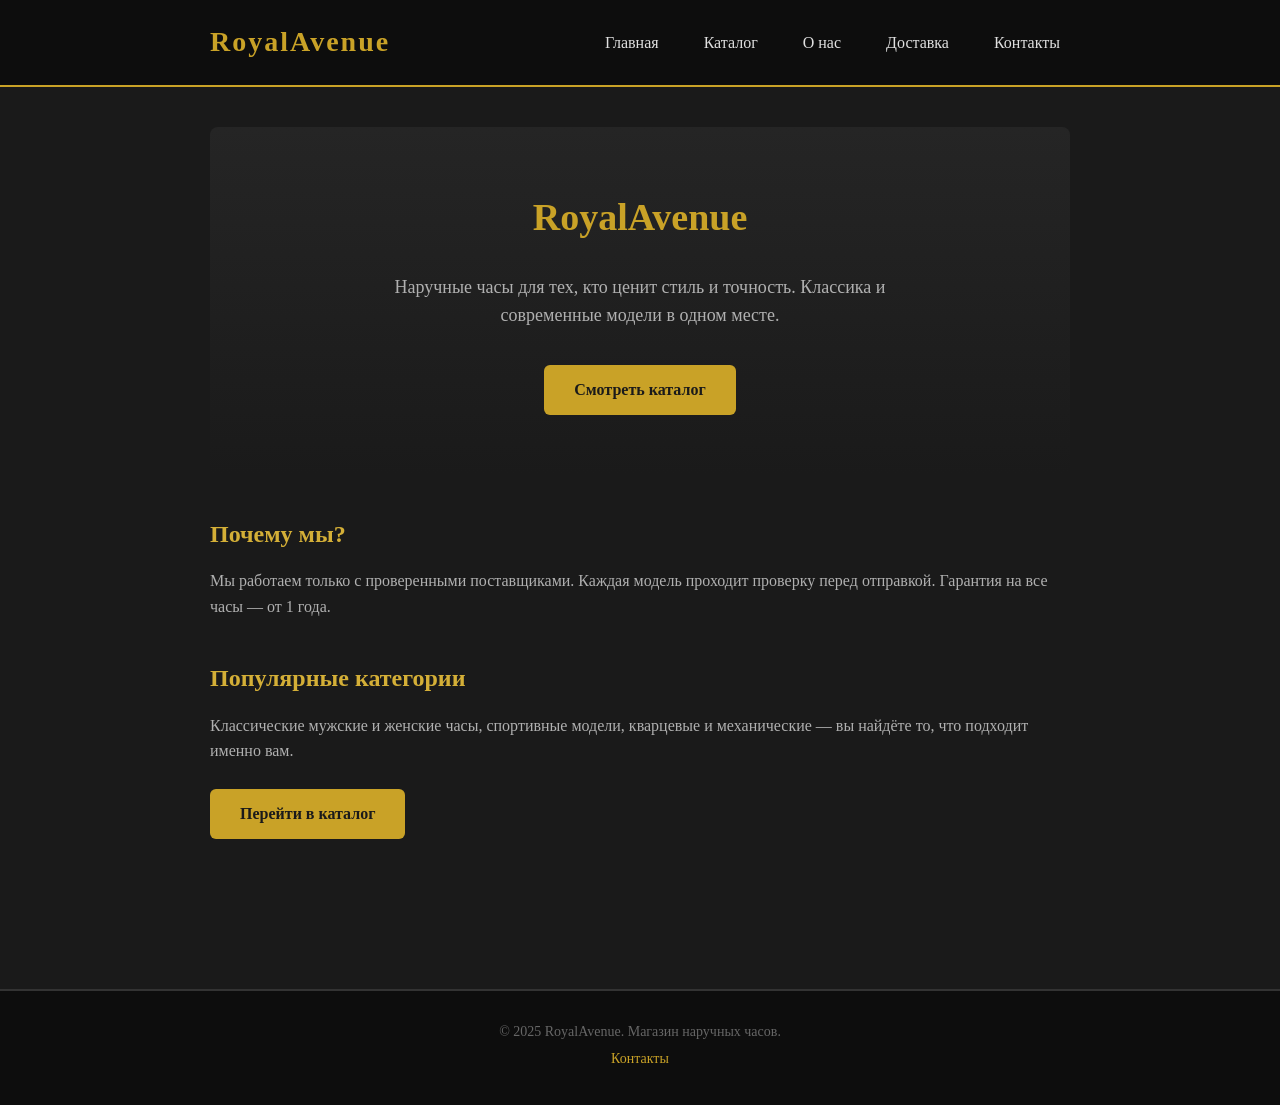
==== index.html @ 111ece4e "first commit" ====
<!DOCTYPE html>
<html lang="ru">
<head>
  <meta charset="UTF-8">
  <meta name="viewport" content="width=device-width, initial-scale=1.0">
  <title>RoyalAvenue — Магазин наручных часов</title>
  <link rel="stylesheet" href="styles.css">
</head>
<body>
  <header>
    <div class="container">
      <a href="index.html" class="logo">RoyalAvenue</a>
      <nav>
        <ul>
          <li><a href="index.html">Главная</a></li>
          <li><a href="catalog.html">Каталог</a></li>
          <li><a href="about.html">О нас</a></li>
          <li><a href="delivery.html">Доставка</a></li>
          <li><a href="contacts.html">Контакты</a></li>
        </ul>
      </nav>
    </div>
  </header>

  <main>
    <div class="container">
      <section class="hero fade-on-load">
        <h1>RoyalAvenue</h1>
        <p>Наручные часы для тех, кто ценит стиль и точность. Классика и современные модели в одном месте.</p>
        <a href="catalog.html" class="btn">Смотреть каталог</a>
      </section>

      <section class="section fade-in">
        <h2>Почему мы?</h2>
        <p>Мы работаем только с проверенными поставщиками. Каждая модель проходит проверку перед отправкой. Гарантия на все часы — от 1 года.</p>
      </section>

      <section class="section fade-in">
        <h2>Популярные категории</h2>
        <p>Классические мужские и женские часы, спортивные модели, кварцевые и механические — вы найдёте то, что подходит именно вам.</p>
        <a href="catalog.html" class="btn">Перейти в каталог</a>
      </section>
    </div>
  </main>

  <footer>
    <div class="container">
      <p>© 2025 RoyalAvenue. Магазин наручных часов.</p>
      <p><a href="contacts.html">Контакты</a></p>
    </div>
  </footer>

  <script src="script.js"></script>
</body>
</html>
---- styles.css ----
/* RoyalAvenue - тёмная тема, простые стили */

* {
  margin: 0;
  padding: 0;
  box-sizing: border-box;
}

body {
  font-family: Georgia, "Times New Roman", serif;
  background-color: #1a1a1a;
  color: #e0e0e0;
  line-height: 1.6;
  min-height: 100vh;
}

/* Шапка сайта */
header {
  background-color: #0d0d0d;
  padding: 20px 0;
  border-bottom: 2px solid #c9a227;
  position: sticky;
  top: 0;
  z-index: 100;
}

header .container {
  max-width: 900px;
  margin: 0 auto;
  padding: 0 20px;
  display: flex;
  justify-content: space-between;
  align-items: center;
  flex-wrap: wrap;
}

.logo {
  font-size: 28px;
  font-weight: bold;
  color: #c9a227;
  text-decoration: none;
  letter-spacing: 2px;
}

nav ul {
  list-style: none;
  display: flex;
  gap: 25px;
  flex-wrap: wrap;
}

nav a {
  color: #e0e0e0;
  text-decoration: none;
  font-size: 16px;
  padding: 5px 10px;
  border-radius: 4px;
  transition: background-color 0.3s, color 0.3s;
}

nav a:hover {
  background-color: #c9a227;
  color: #1a1a1a;
}

/* Основной контент */
.container {
  max-width: 900px;
  margin: 0 auto;
  padding: 0 20px;
}

main {
  padding: 40px 0 60px;
  min-height: 60vh;
}

h1 {
  font-size: 32px;
  margin-bottom: 25px;
  color: #c9a227;
  border-bottom: 1px solid #333;
  padding-bottom: 10px;
}

h2 {
  font-size: 24px;
  margin: 25px 0 15px;
  color: #d4af37;
}

p {
  margin-bottom: 15px;
  color: #b0b0b0;
}

/* Главная - баннер */
.hero {
  text-align: center;
  padding: 60px 20px;
  background: linear-gradient(180deg, #252525 0%, #1a1a1a 100%);
  border-radius: 8px;
  margin-bottom: 40px;
}

.hero h1 {
  border: none;
  font-size: 38px;
  margin-bottom: 15px;
}

.hero p {
  font-size: 18px;
  max-width: 500px;
  margin: 0 auto 25px;
}

.btn {
  display: inline-block;
  background-color: #c9a227;
  color: #1a1a1a;
  padding: 12px 30px;
  text-decoration: none;
  border-radius: 6px;
  font-weight: bold;
  margin-top: 10px;
  transition: background-color 0.3s, transform 0.3s;
}

.btn:hover {
  background-color: #d4af37;
  transform: scale(1.05);
}

/* Каталог - карточки товаров */
.watch-grid {
  display: grid;
  grid-template-columns: repeat(auto-fill, minmax(220px, 1fr));
  gap: 25px;
  margin-top: 30px;
}

.watch-card {
  background-color: #252525;
  border-radius: 8px;
  padding: 20px;
  text-align: center;
  border: 1px solid #333;
  transition: transform 0.3s, box-shadow 0.3s;
}

.watch-card:hover {
  transform: translateY(-5px);
  box-shadow: 0 8px 25px rgba(201, 162, 39, 0.2);
}

.watch-card .watch-img {
  width: 100%;
  height: 160px;
  background-color: #333;
  border-radius: 6px;
  margin-bottom: 15px;
  display: flex;
  align-items: center;
  justify-content: center;
  font-size: 48px;
  color: #555;
}

.watch-card h3 {
  color: #e0e0e0;
  font-size: 18px;
  margin-bottom: 8px;
}

.watch-card .price {
  color: #c9a227;
  font-size: 20px;
  font-weight: bold;
}

/* Секции на страницах */
.section {
  margin-bottom: 40px;
}

/* Контакты - список */
.contact-list {
  list-style: none;
  margin-top: 20px;
}

.contact-list li {
  padding: 12px 0;
  border-bottom: 1px solid #333;
  color: #b0b0b0;
}

.contact-list li strong {
  color: #c9a227;
  display: inline-block;
  width: 140px;
}

/* Подвал */
footer {
  background-color: #0d0d0d;
  padding: 30px 0;
  margin-top: 50px;
  border-top: 2px solid #333;
  text-align: center;
}

footer p {
  margin-bottom: 5px;
  color: #666;
  font-size: 14px;
}

footer a {
  color: #c9a227;
  text-decoration: none;
}

/* Утилита для анимации появления при скролле */
.fade-in {
  opacity: 0;
  transform: translateY(20px);
  transition: opacity 0.5s ease, transform 0.5s ease;
}

.fade-in.visible {
  opacity: 1;
  transform: translateY(0);
}

/* Плавное появление при загрузке */
.fade-on-load {
  animation: fadeIn 0.8s ease-out forwards;
}

@keyframes fadeIn {
  from {
    opacity: 0;
    transform: translateY(15px);
  }
  to {
    opacity: 1;
    transform: translateY(0);
  }
}

/* Небольшая задержка для последовательного появления */
.delay-1 { animation-delay: 0.1s; }
.delay-2 { animation-delay: 0.2s; }
.delay-3 { animation-delay: 0.3s; }
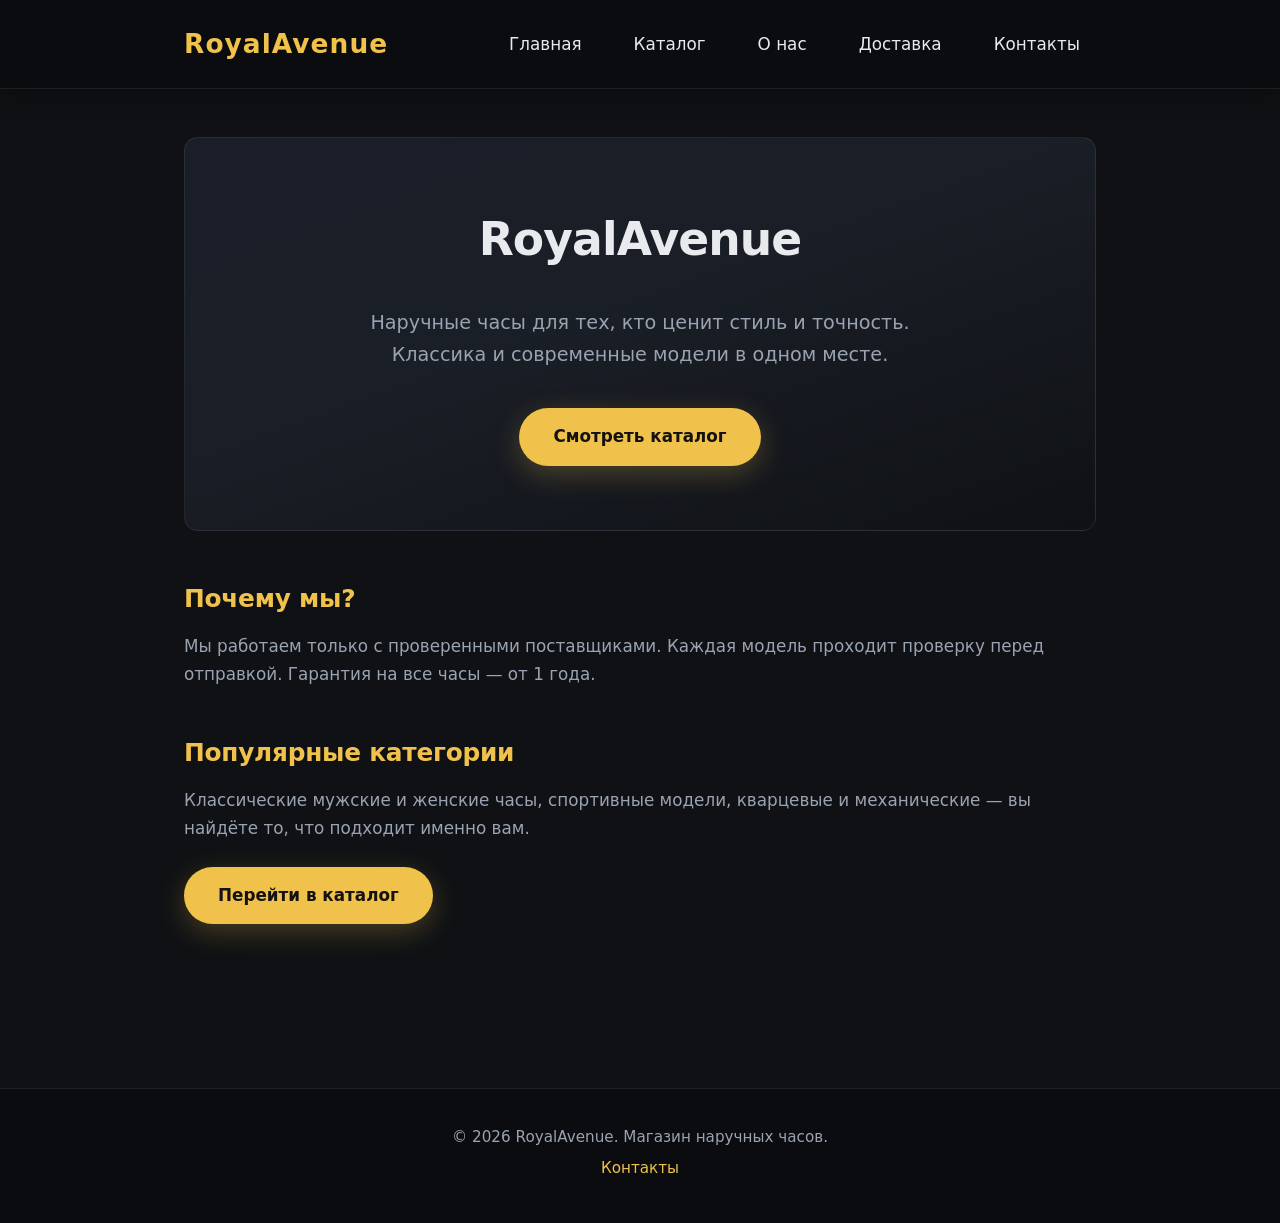
==== commit ae2d0637: "add new files" ====
--- a/index.html
+++ b/index.html
@@ -45,7 +45,7 @@
 
   <footer>
     <div class="container">
-      <p>© 2025 RoyalAvenue. Магазин наручных часов.</p>
+      <p>© 2026 RoyalAvenue. Магазин наручных часов.</p>
       <p><a href="contacts.html">Контакты</a></p>
     </div>
   </footer>
--- a/styles.css
+++ b/styles.css
@@ -1,4 +1,15 @@
-/* RoyalAvenue - тёмная тема, простые стили */
+/* RoyalAvenue — тёмная тема, простые переменные (удобно менять цвета) */
+:root {
+  --bg: #0f1114;
+  --bg-card: #1a1e26;
+  --bg-header: #0a0c0f;
+  --text: #e8eaed;
+  --text-muted: #9aa3b2;
+  --accent: #f0c14b;
+  --accent-soft: rgba(240, 193, 75, 0.15);
+  --border: rgba(255, 255, 255, 0.08);
+  --radius: 14px;
+}
 
 * {
   margin: 0;
@@ -7,226 +18,245 @@
 }
 
 body {
-  font-family: Georgia, "Times New Roman", serif;
-  background-color: #1a1a1a;
-  color: #e0e0e0;
-  line-height: 1.6;
+  font-family: system-ui, -apple-system, "Segoe UI", Roboto, sans-serif;
+  font-size: 18px;
+  line-height: 1.65;
+  background-color: var(--bg);
+  color: var(--text);
   min-height: 100vh;
 }
 
-/* Шапка сайта */
+/* Шапка */
 header {
-  background-color: #0d0d0d;
-  padding: 20px 0;
-  border-bottom: 2px solid #c9a227;
+  background-color: var(--bg-header);
+  padding: 22px 0;
+  border-bottom: 1px solid var(--border);
   position: sticky;
   top: 0;
   z-index: 100;
+  box-shadow: 0 4px 24px rgba(0, 0, 0, 0.35);
 }
 
 header .container {
-  max-width: 900px;
+  max-width: 960px;
   margin: 0 auto;
-  padding: 0 20px;
+  padding: 0 24px;
   display: flex;
   justify-content: space-between;
   align-items: center;
   flex-wrap: wrap;
+  gap: 16px;
 }
 
 .logo {
-  font-size: 28px;
-  font-weight: bold;
-  color: #c9a227;
-  text-decoration: none;
-  letter-spacing: 2px;
+  font-size: 1.65rem;
+  font-weight: 700;
+  color: var(--accent);
+  text-decoration: none;
+  letter-spacing: 0.04em;
 }
 
 nav ul {
   list-style: none;
   display: flex;
-  gap: 25px;
+  gap: 8px 20px;
   flex-wrap: wrap;
 }
 
 nav a {
-  color: #e0e0e0;
-  text-decoration: none;
-  font-size: 16px;
-  padding: 5px 10px;
-  border-radius: 4px;
-  transition: background-color 0.3s, color 0.3s;
+  color: var(--text);
+  text-decoration: none;
+  font-size: 1.05rem;
+  padding: 10px 16px;
+  border-radius: 999px;
+  transition: background-color 0.25s, color 0.25s;
 }
 
 nav a:hover {
-  background-color: #c9a227;
-  color: #1a1a1a;
-}
-
-/* Основной контент */
+  background-color: var(--accent-soft);
+  color: var(--accent);
+}
+
+/* Контент */
 .container {
-  max-width: 900px;
+  max-width: 960px;
   margin: 0 auto;
-  padding: 0 20px;
+  padding: 0 24px;
 }
 
 main {
-  padding: 40px 0 60px;
+  padding: 48px 0 72px;
   min-height: 60vh;
 }
 
 h1 {
-  font-size: 32px;
-  margin-bottom: 25px;
-  color: #c9a227;
-  border-bottom: 1px solid #333;
-  padding-bottom: 10px;
+  font-size: 2.25rem;
+  font-weight: 700;
+  margin-bottom: 1.25rem;
+  color: var(--text);
+  letter-spacing: -0.02em;
+  border-bottom: 1px solid var(--border);
+  padding-bottom: 14px;
 }
 
 h2 {
-  font-size: 24px;
-  margin: 25px 0 15px;
-  color: #d4af37;
+  font-size: 1.55rem;
+  font-weight: 600;
+  margin: 2rem 0 0.85rem;
+  color: var(--accent);
+  letter-spacing: -0.01em;
 }
 
 p {
-  margin-bottom: 15px;
-  color: #b0b0b0;
-}
-
-/* Главная - баннер */
+  margin-bottom: 1rem;
+  color: var(--text-muted);
+  font-size: 1.05rem;
+}
+
+/* Главная — баннер */
 .hero {
   text-align: center;
-  padding: 60px 20px;
-  background: linear-gradient(180deg, #252525 0%, #1a1a1a 100%);
-  border-radius: 8px;
-  margin-bottom: 40px;
+  padding: 4rem 1.75rem;
+  background: linear-gradient(160deg, #1a1e28 0%, var(--bg-card) 45%, var(--bg) 100%);
+  border-radius: var(--radius);
+  margin-bottom: 3rem;
+  border: 1px solid var(--border);
 }
 
 .hero h1 {
   border: none;
-  font-size: 38px;
-  margin-bottom: 15px;
+  font-size: clamp(2.25rem, 5vw, 2.85rem);
+  margin-bottom: 1rem;
+  color: var(--text);
 }
 
 .hero p {
-  font-size: 18px;
-  max-width: 500px;
-  margin: 0 auto 25px;
+  font-size: 1.2rem;
+  max-width: 34rem;
+  margin: 0 auto 1.75rem;
+  line-height: 1.7;
 }
 
 .btn {
   display: inline-block;
-  background-color: #c9a227;
-  color: #1a1a1a;
-  padding: 12px 30px;
-  text-decoration: none;
-  border-radius: 6px;
-  font-weight: bold;
-  margin-top: 10px;
-  transition: background-color 0.3s, transform 0.3s;
+  background-color: var(--accent);
+  color: #141210;
+  padding: 15px 34px;
+  text-decoration: none;
+  border-radius: 999px;
+  font-weight: 700;
+  font-size: 1.05rem;
+  margin-top: 8px;
+  transition: background-color 0.25s, transform 0.25s, box-shadow 0.25s;
+  box-shadow: 0 8px 28px rgba(240, 193, 75, 0.25);
 }
 
 .btn:hover {
-  background-color: #d4af37;
-  transform: scale(1.05);
-}
-
-/* Каталог - карточки товаров */
+  background-color: #ffd060;
+  transform: scale(1.04);
+  box-shadow: 0 12px 36px rgba(240, 193, 75, 0.35);
+}
+
+/* Каталог */
 .watch-grid {
   display: grid;
-  grid-template-columns: repeat(auto-fill, minmax(220px, 1fr));
-  gap: 25px;
-  margin-top: 30px;
+  grid-template-columns: repeat(auto-fill, minmax(240px, 1fr));
+  gap: 1.5rem;
+  margin-top: 2rem;
 }
 
 .watch-card {
-  background-color: #252525;
-  border-radius: 8px;
-  padding: 20px;
+  background-color: var(--bg-card);
+  border-radius: var(--radius);
+  padding: 1.5rem;
   text-align: center;
-  border: 1px solid #333;
-  transition: transform 0.3s, box-shadow 0.3s;
+  border: 1px solid var(--border);
+  transition: transform 0.3s, box-shadow 0.3s, border-color 0.3s;
 }
 
 .watch-card:hover {
-  transform: translateY(-5px);
-  box-shadow: 0 8px 25px rgba(201, 162, 39, 0.2);
-}
-
-.watch-card .watch-img {
+  transform: translateY(-6px);
+  box-shadow: 0 16px 40px rgba(0, 0, 0, 0.45);
+  border-color: rgba(240, 193, 75, 0.25);
+}
+
+/* Фото часов: файлы из папки static/ */
+.watch-card .watch-photo {
   width: 100%;
-  height: 160px;
-  background-color: #333;
-  border-radius: 6px;
-  margin-bottom: 15px;
-  display: flex;
-  align-items: center;
-  justify-content: center;
-  font-size: 48px;
-  color: #555;
+  height: 170px;
+  object-fit: cover;
+  border-radius: 10px;
+  margin-bottom: 1.1rem;
+  display: block;
+  background: linear-gradient(145deg, #252a35, #1a1e26);
 }
 
 .watch-card h3 {
-  color: #e0e0e0;
-  font-size: 18px;
-  margin-bottom: 8px;
+  color: var(--text);
+  font-size: 1.15rem;
+  font-weight: 600;
+  margin-bottom: 0.5rem;
 }
 
 .watch-card .price {
-  color: #c9a227;
-  font-size: 20px;
-  font-weight: bold;
-}
-
-/* Секции на страницах */
+  color: var(--accent);
+  font-size: 1.25rem;
+  font-weight: 700;
+}
+
 .section {
-  margin-bottom: 40px;
-}
-
-/* Контакты - список */
+  margin-bottom: 2.75rem;
+}
+
+/* Контакты */
 .contact-list {
   list-style: none;
-  margin-top: 20px;
+  margin-top: 1.25rem;
 }
 
 .contact-list li {
-  padding: 12px 0;
-  border-bottom: 1px solid #333;
-  color: #b0b0b0;
+  padding: 14px 0;
+  border-bottom: 1px solid var(--border);
+  color: var(--text-muted);
+  font-size: 1.05rem;
 }
 
 .contact-list li strong {
-  color: #c9a227;
+  color: var(--accent);
   display: inline-block;
-  width: 140px;
+  min-width: 150px;
+  font-weight: 600;
 }
 
 /* Подвал */
 footer {
-  background-color: #0d0d0d;
-  padding: 30px 0;
-  margin-top: 50px;
-  border-top: 2px solid #333;
+  background-color: var(--bg-header);
+  padding: 2.25rem 0;
+  margin-top: 3rem;
+  border-top: 1px solid var(--border);
   text-align: center;
 }
 
 footer p {
-  margin-bottom: 5px;
-  color: #666;
-  font-size: 14px;
+  margin-bottom: 6px;
+  color: var(--text-muted);
+  font-size: 0.95rem;
 }
 
 footer a {
-  color: #c9a227;
-  text-decoration: none;
-}
-
-/* Утилита для анимации появления при скролле */
+  color: var(--accent);
+  text-decoration: none;
+}
+
+footer a:hover {
+  text-decoration: underline;
+}
+
+/* Анимации при скролле */
 .fade-in {
   opacity: 0;
-  transform: translateY(20px);
-  transition: opacity 0.5s ease, transform 0.5s ease;
+  transform: translateY(22px);
+  transition: opacity 0.55s ease, transform 0.55s ease;
 }
 
 .fade-in.visible {
@@ -234,15 +264,14 @@
   transform: translateY(0);
 }
 
-/* Плавное появление при загрузке */
 .fade-on-load {
-  animation: fadeIn 0.8s ease-out forwards;
+  animation: fadeIn 0.85s ease-out forwards;
 }
 
 @keyframes fadeIn {
   from {
     opacity: 0;
-    transform: translateY(15px);
+    transform: translateY(18px);
   }
   to {
     opacity: 1;
@@ -250,7 +279,6 @@
   }
 }
 
-/* Небольшая задержка для последовательного появления */
-.delay-1 { animation-delay: 0.1s; }
-.delay-2 { animation-delay: 0.2s; }
-.delay-3 { animation-delay: 0.3s; }
+.delay-1 { animation-delay: 0.12s; }
+.delay-2 { animation-delay: 0.22s; }
+.delay-3 { animation-delay: 0.32s; }
